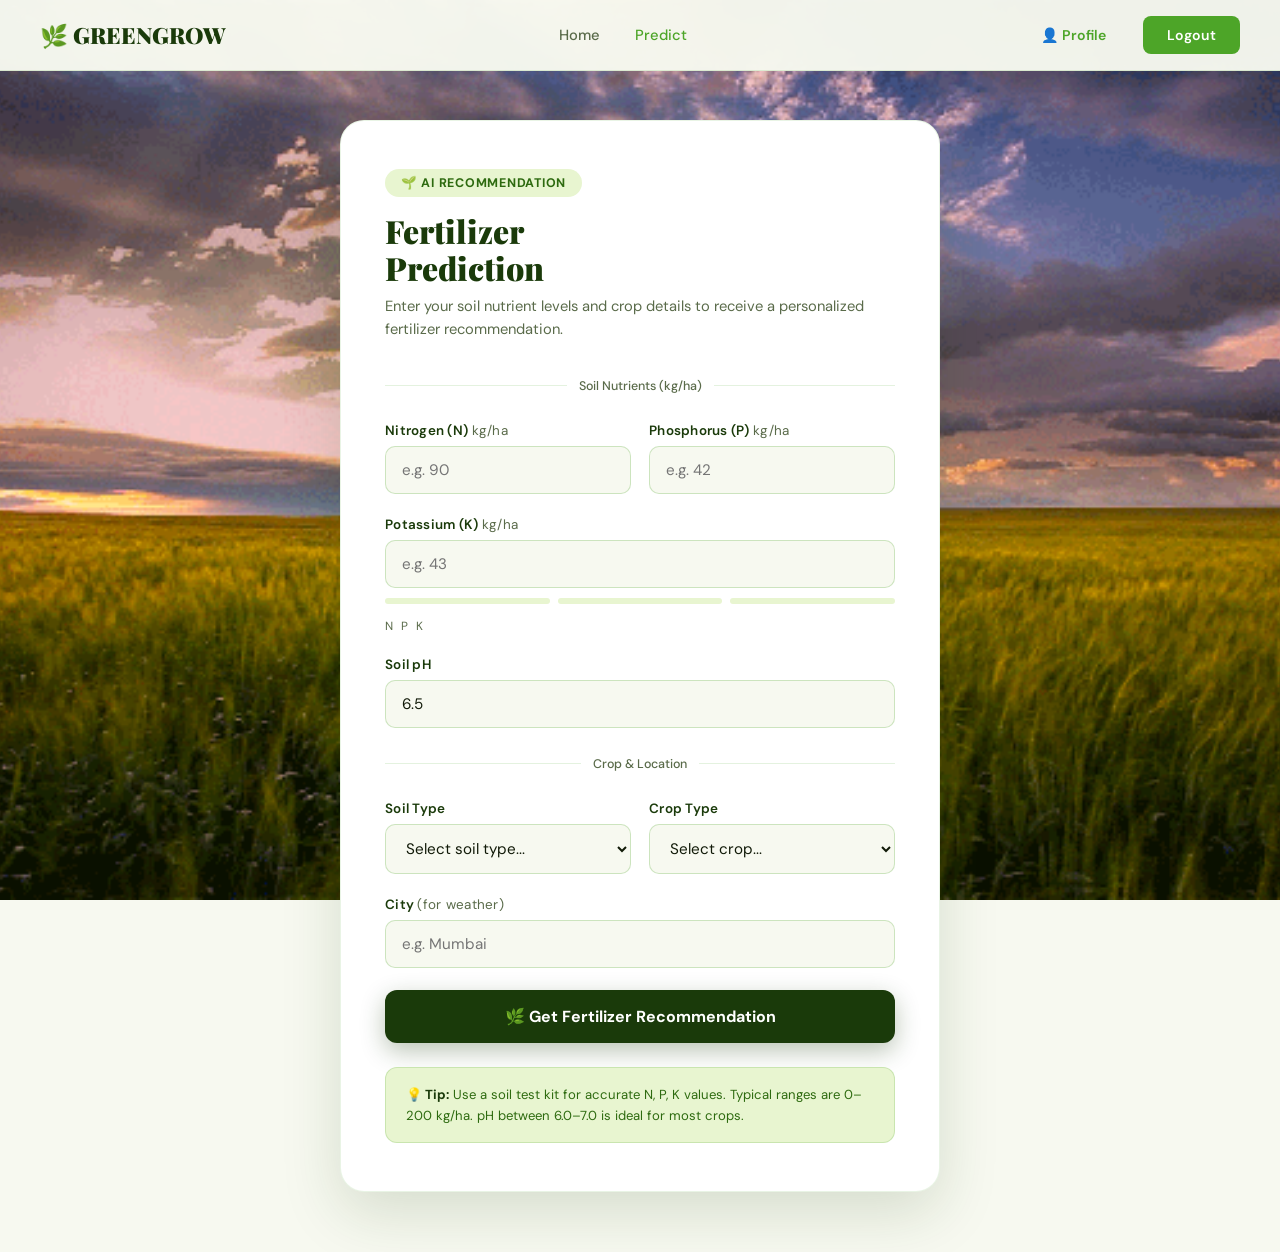
==== templates/index.html @ 96e6ee0e "greengrow fertilizer recomendation system" ====
<!doctype html>
<html lang="en">
  <head>
    <meta charset="UTF-8" />
    <meta name="viewport" content="width=device-width, initial-scale=1.0" />
    <title>Predict - GreenGrow</title>
    <link
      href="https://fonts.googleapis.com/css2?family=Playfair+Display:wght@400;700;900&family=DM+Sans:wght@300;400;500;600&display=swap"
      rel="stylesheet"
    />
    <style>
      :root {
        --gd: #1a3a0a;
        --gm: #2d6a0f;
        --gb: #4da528;
        --gl: #a8d870;
        --gp: #e8f5d0;
        --cr: #f7f9f0;
        --td: #111a08;
        --tm: #5a6b4a;
        --sh: 0 20px 60px rgba(26, 58, 10, 0.15);
      }
      * {
        margin: 0;
        padding: 0;
        box-sizing: border-box;
      }
      body {
        font-family: "DM Sans", sans-serif;
        background: var(--cr);
        color: var(--td);
        min-height: 100vh;
        margin: 0;
        padding: 0;
        background-image: url("/static/backg.gif");
        background-repeat: no-repeat;
        background-position: center center;
        background-attachment: fixed;
        background-size: cover;
      }

      /* NAVBAR */
      .navbar {
        position: fixed;
        top: 0;
        left: 0;
        right: 0;
        z-index: 1000;
        display: flex;
        align-items: center;
        justify-content: space-between;
        padding: 16px 40px;
        background: rgba(247, 249, 240, 0.97);
        backdrop-filter: blur(20px);
        border-bottom: 1px solid rgba(77, 165, 40, 0.15);
      }
      .nav-logo {
        display: flex;
        align-items: center;
        gap: 10px;
        font-family: "Playfair Display", serif;
        font-size: 1.4rem;
        font-weight: 900;
        color: var(--gd);
        text-decoration: none;
      }
      .nav-center {
        display: flex;
        gap: 35px;
      }
      .nav-center a {
        text-decoration: none;
        color: var(--tm);
        font-size: 0.92rem;
        font-weight: 500;
        transition: color 0.2s;
      }
      .nav-center a:hover,
      .nav-center a.active {
        color: var(--gb);
      }
      .nav-right {
        display: flex;
        align-items: center;
        gap: 15px;
      }
      .nav-btn {
        border: none;
        background: transparent;
        color: var(--gb);
        padding: 9px 22px;
        border-radius: 8px;
        font-size: 0.88rem;
        font-weight: 600;
        cursor: pointer;
        font-family: "DM Sans", sans-serif;
        transition: all 0.2s;
        text-decoration: none;
        display: inline-block;
      }
      .nav-btn:hover {
        background: var(--gp);
      }
      .btn-logout {
        background: var(--gb);
        color: white;
        padding: 10px 24px;
      }
      .btn-logout:hover {
        background: var(--gm);
      }

      /* PAGE */
      .page {
        padding: 120px 20px 60px;
        min-height: 100vh;
        display: flex;
        align-items: flex-start;
        justify-content: center;
      }
      .form-wrap {
        width: 100%;
        max-width: 600px;
      }
      .form-card {
        background: white;
        border-radius: 24px;
        padding: 48px 44px;
        box-shadow: var(--sh);
        border: 1px solid rgba(77, 165, 40, 0.12);
      }
      .form-header {
        margin-bottom: 36px;
      }
      .form-badge {
        display: inline-flex;
        align-items: center;
        gap: 8px;
        background: var(--gp);
        border-radius: 100px;
        padding: 6px 16px;
        font-size: 0.78rem;
        font-weight: 700;
        color: var(--gm);
        letter-spacing: 0.06em;
        text-transform: uppercase;
        margin-bottom: 16px;
      }
      .form-header h1 {
        font-family: "Playfair Display", serif;
        font-size: 2rem;
        font-weight: 900;
        color: var(--gd);
        line-height: 1.15;
      }
      .form-header p {
        color: var(--tm);
        font-size: 0.92rem;
        margin-top: 8px;
        line-height: 1.6;
      }

      /* INPUTS */
      .field-group {
        margin-bottom: 22px;
      }
      .field-row {
        display: grid;
        grid-template-columns: 1fr 1fr;
        gap: 18px;
      }
      label {
        display: block;
        font-size: 0.84rem;
        font-weight: 600;
        color: var(--gd);
        margin-bottom: 7px;
        letter-spacing: 0.02em;
      }
      label span {
        color: var(--tm);
        font-weight: 400;
      }
      input[type="number"],
      select {
        width: 100%;
        padding: 13px 16px;
        border: 1.5px solid rgba(77, 165, 40, 0.25);
        border-radius: 10px;
        font-family: "DM Sans", sans-serif;
        font-size: 0.95rem;
        color: var(--td);
        background: var(--cr);
        transition:
          border-color 0.2s,
          box-shadow 0.2s;
        outline: none;
      }
      input[type="number"]:focus,
      select:focus {
        border-color: var(--gb);
        box-shadow: 0 0 0 3px rgba(77, 165, 40, 0.12);
      }
      input[type="text"] {
        width: 100%;
        padding: 13px 16px;
        border: 1.5px solid rgba(77, 165, 40, 0.25);
        border-radius: 10px;
        font-family: "DM Sans", sans-serif;
        font-size: 0.95rem;
        color: var(--td);
        background: var(--cr);
        transition:
          border-color 0.2s,
          box-shadow 0.2s;
        outline: none;
      }
      input[type="text"]:focus {
        border-color: var(--gb);
        box-shadow: 0 0 0 3px rgba(77, 165, 40, 0.12);
      }

      /* NPK INDICATOR */
      .npk-bar {
        display: flex;
        gap: 8px;
        margin-top: 10px;
      }
      .npk-segment {
        flex: 1;
        height: 6px;
        border-radius: 3px;
        background: var(--gp);
        overflow: hidden;
      }
      .npk-fill {
        height: 100%;
        border-radius: 3px;
        background: var(--gb);
        transition: width 0.4s ease;
        width: 0%;
      }
      .npk-label {
        font-size: 0.74rem;
        color: var(--tm);
        text-align: center;
        margin-top: 4px;
      }

      /* DIVIDER */
      .divider {
        display: flex;
        align-items: center;
        gap: 12px;
        margin: 28px 0;
      }
      .divider hr {
        flex: 1;
        border: none;
        border-top: 1px solid rgba(77, 165, 40, 0.15);
      }
      .divider span {
        font-size: 0.78rem;
        color: var(--tm);
        font-weight: 500;
        white-space: nowrap;
      }

      /* SUBMIT */
      .btn-submit {
        width: 100%;
        background: var(--gd);
        color: white;
        border: none;
        padding: 16px;
        border-radius: 12px;
        font-size: 1rem;
        font-weight: 700;
        cursor: pointer;
        font-family: "DM Sans", sans-serif;
        transition: all 0.25s;
        box-shadow: 0 8px 25px rgba(26, 58, 10, 0.3);
        display: flex;
        align-items: center;
        justify-content: center;
        gap: 10px;
        margin-top: 8px;
      }
      .btn-submit:hover {
        background: var(--gm);
        transform: translateY(-2px);
        box-shadow: 0 12px 35px rgba(26, 58, 10, 0.4);
      }

      /* TIPS */
      .tips-box {
        background: var(--gp);
        border-radius: 12px;
        padding: 16px 20px;
        margin-top: 24px;
        border: 1px solid rgba(77, 165, 40, 0.2);
      }
      .tips-box p {
        font-size: 0.82rem;
        color: var(--gm);
        line-height: 1.6;
      }
      .tips-box strong {
        color: var(--gd);
      }

      /* RESPONSIVE */
      @media (max-width: 1024px) {
        .navbar {
          padding: 14px 24px;
        }
        .nav-center {
          gap: 20px;
        }
        .page {
          padding: 110px 16px 40px;
        }
        .form-card {
          padding: 32px 24px;
        }
      }

      @media (max-width: 768px) {
        .navbar {
          padding: 12px 16px;
        }
        .nav-center {
          display: none;
        }
        .nav-logo {
          font-size: 1.2rem;
        }
        .page {
          padding: 100px 12px 30px;
        }
        .form-card {
          padding: 24px 16px;
        }
        .form-header h1 {
          font-size: 1.5rem;
        }
        .field-row {
          grid-template-columns: 1fr;
        }
      }

      @media (max-width: 480px) {
        .navbar {
          padding: 10px 12px;
        }
        .nav-right {
          gap: 8px;
        }
        .nav-btn {
          padding: 8px 16px;
          font-size: 0.75rem;
        }
        .page {
          padding: 90px 8px 20px;
        }
        .form-card {
          padding: 16px 12px;
        }
        .form-header h1 {
          font-size: 1.3rem;
        }
        .form-header {
          margin-bottom: 24px;
        }
        .field-group {
          margin-bottom: 16px;
        }
        input[type="number"],
        select,
        input[type="text"] {
          font-size: 16px;
          padding: 12px 14px;
        }
        label {
          font-size: 0.78rem;
        }
        .btn-submit {
          font-size: 0.9rem;
          padding: 14px;
        }
      }
    </style>
  </head>
  <body>
    <nav class="navbar">
      <a class="nav-logo" href="/">🌿 GREENGROW</a>
      <div class="nav-center">
        <a href="/">Home</a>
        <a href="/predict-page" class="active">Predict</a>
      </div>
      <div class="nav-right">
        <a href="/profile" class="nav-btn">👤 Profile</a>
        <a href="/logout" class="nav-btn btn-logout">Logout</a>
      </div>
    </nav>

    <div class="page">
      <div class="form-wrap">
        <div class="form-card">
          <div class="form-header">
            <div class="form-badge">🌱 AI Recommendation</div>
            <h1>Fertilizer<br />Prediction</h1>
            <p>
              Enter your soil nutrient levels and crop details to receive a
              personalized fertilizer recommendation.
            </p>
          </div>

          <form action="/predict" method="POST">
            <div class="divider">
              <hr />
              <span>Soil Nutrients (kg/ha)</span>
              <hr />
            </div>

            <div class="field-row">
              <div class="field-group">
                <label for="N">Nitrogen (N) <span>kg/ha</span></label>
                <input
                  type="number"
                  id="N"
                  name="Nitrogen"
                  placeholder="e.g. 90"
                  min="0"
                  max="200"
                  required
                  oninput="updateBar('n-fill', this.value, 200)"
                />
              </div>
              <div class="field-group">
                <label for="P">Phosphorus (P) <span>kg/ha</span></label>
                <input
                  type="number"
                  id="P"
                  name="Phosphorus"
                  placeholder="e.g. 42"
                  min="0"
                  max="200"
                  required
                  oninput="updateBar('p-fill', this.value, 200)"
                />
              </div>
            </div>

            <div class="field-group">
              <label for="K">Potassium (K) <span>kg/ha</span></label>
              <input
                type="number"
                id="K"
                name="Potassium"
                placeholder="e.g. 43"
                min="0"
                max="200"
                required
                oninput="updateBar('k-fill', this.value, 200)"
              />
              <div class="npk-bar">
                <div class="npk-segment">
                  <div class="npk-fill" id="n-fill"></div>
                </div>
                <div class="npk-segment">
                  <div class="npk-fill" id="p-fill"></div>
                </div>
                <div class="npk-segment">
                  <div class="npk-fill" id="k-fill"></div>
                </div>
              </div>
              <div class="npk-bar">
                <div class="npk-label">N</div>
                <div class="npk-label">P</div>
                <div class="npk-label">K</div>
              </div>
            </div>

            <div class="field-group">
              <label for="pH">Soil pH</label>
              <input
                type="number"
                id="pH"
                name="pH"
                placeholder="e.g. 6.5"
                min="0"
                max="14"
                step="0.1"
                value="6.5"
              />
            </div>

            <div class="divider">
              <hr />
              <span>Crop & Location</span>
              <hr />
            </div>

            <div class="field-row">
              <div class="field-group">
                <label for="Soil">Soil Type</label>
                <select id="Soil" name="Soil" required>
                  <option value="">Select soil type...</option>
                  <option value="Sandy">Sandy</option>
                  <option value="Loamy">Loamy</option>
                  <option value="Clay">Clay</option>
                  <option value="Red">Red</option>
                  <option value="Black">Black</option>
                </select>
              </div>
              <div class="field-group">
                <label for="Crop">Crop Type</label>
                <select id="Crop" name="Crop" required>
                  <option value="">Select crop...</option>
                  <option value="Rice">🌾 Rice</option>
                  <option value="Wheat">🌾 Wheat</option>
                  <option value="Maize">🌽 Maize</option>
                  <option value="Cotton">🌱 Cotton</option>
                  <option value="Tobacco">🍃 Tobacco</option>
                  <option value="Sugarcane">🎋 Sugarcane</option>
                  <option value="Barley">🌾 Barley</option>
                  <option value="Oil seeds">🌻 Oil Seeds</option>
                  <option value="Pulses">🫘 Pulses</option>
                  <option value="Ground Nuts">🥜 Ground Nuts</option>
                </select>
              </div>
            </div>

            <div class="field-group">
              <label for="City">City <span>(for weather)</span></label>
              <input
                type="text"
                id="City"
                name="City"
                placeholder="e.g. Mumbai"
                required
              />
            </div>

            <button type="submit" class="btn-submit">
              🌿 Get Fertilizer Recommendation
            </button>
          </form>

          <div class="tips-box">
            <p>
              <strong>💡 Tip:</strong> Use a soil test kit for accurate N, P, K
              values. Typical ranges are 0–200 kg/ha. pH between 6.0–7.0 is
              ideal for most crops.
            </p>
          </div>
        </div>
      </div>
    </div>

    <script>
      function updateBar(id, value, max) {
        const pct = Math.min(100, (parseFloat(value) / max) * 100) || 0;
        document.getElementById(id).style.width = pct + "%";
      }
    </script>
  </body>
</html>
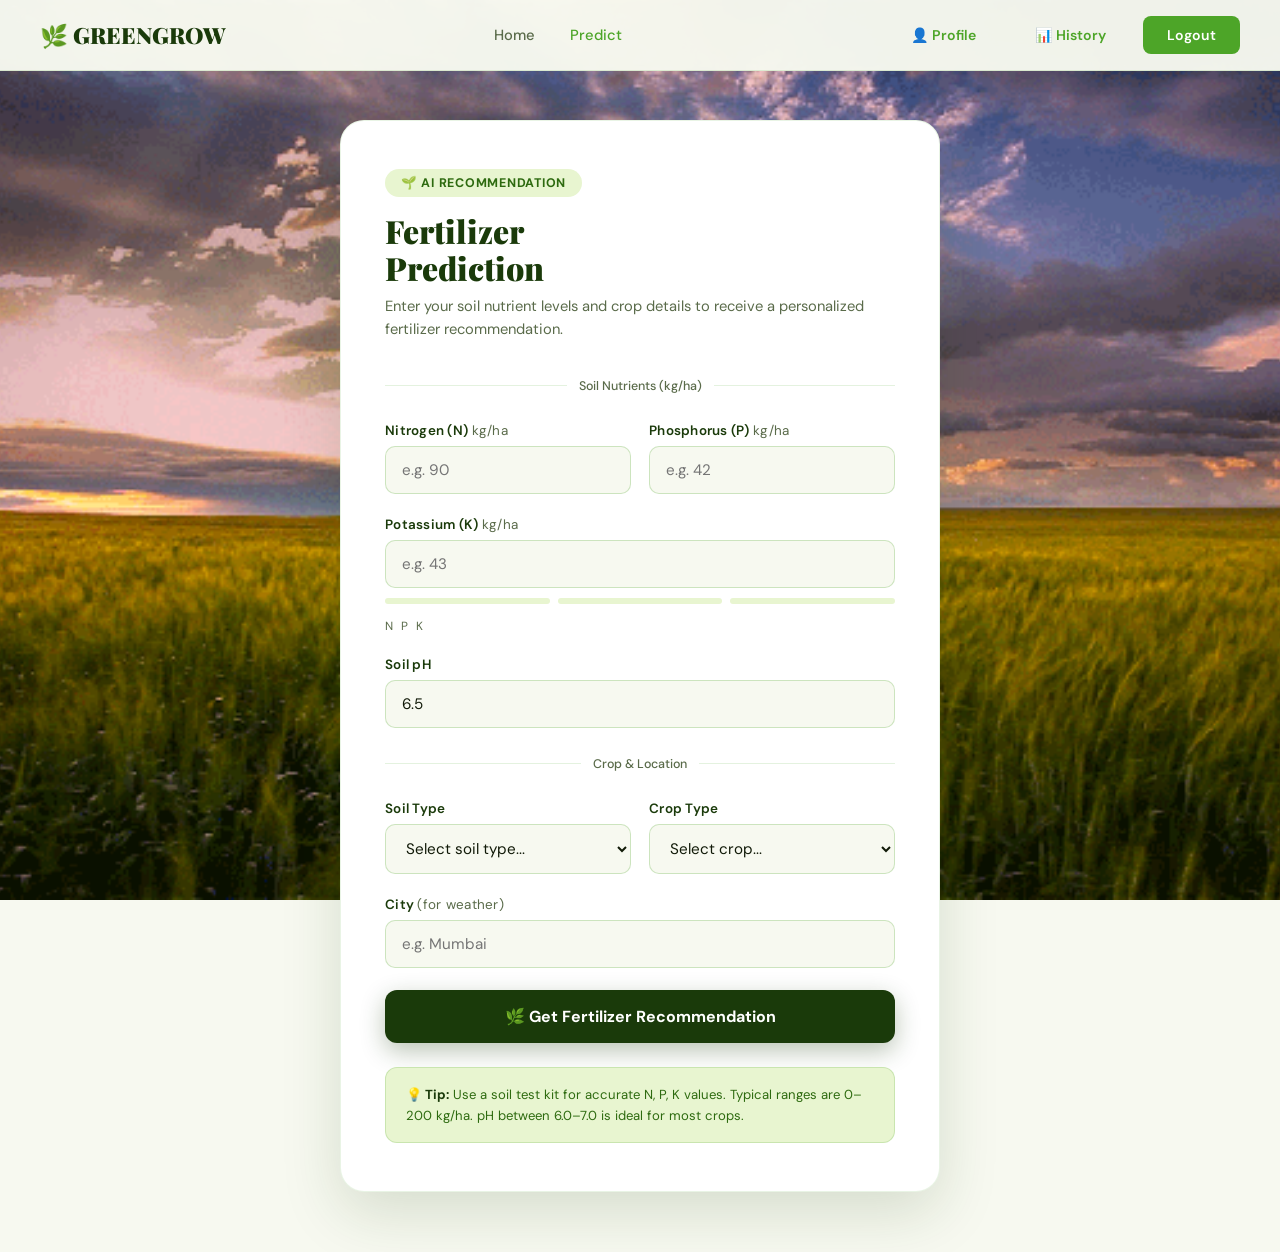
==== commit c5bcb8be: "html files having predict page issue fixed" ====
--- a/templates/index.html
+++ b/templates/index.html
@@ -396,10 +396,11 @@
       <a class="nav-logo" href="/">🌿 GREENGROW</a>
       <div class="nav-center">
         <a href="/">Home</a>
-        <a href="/predict-page" class="active">Predict</a>
+        <a href="/predict_page" class="active">Predict</a>
       </div>
       <div class="nav-right">
         <a href="/profile" class="nav-btn">👤 Profile</a>
+        <a href="/history" class="nav-btn">📊 History</a>
         <a href="/logout" class="nav-btn btn-logout">Logout</a>
       </div>
     </nav>
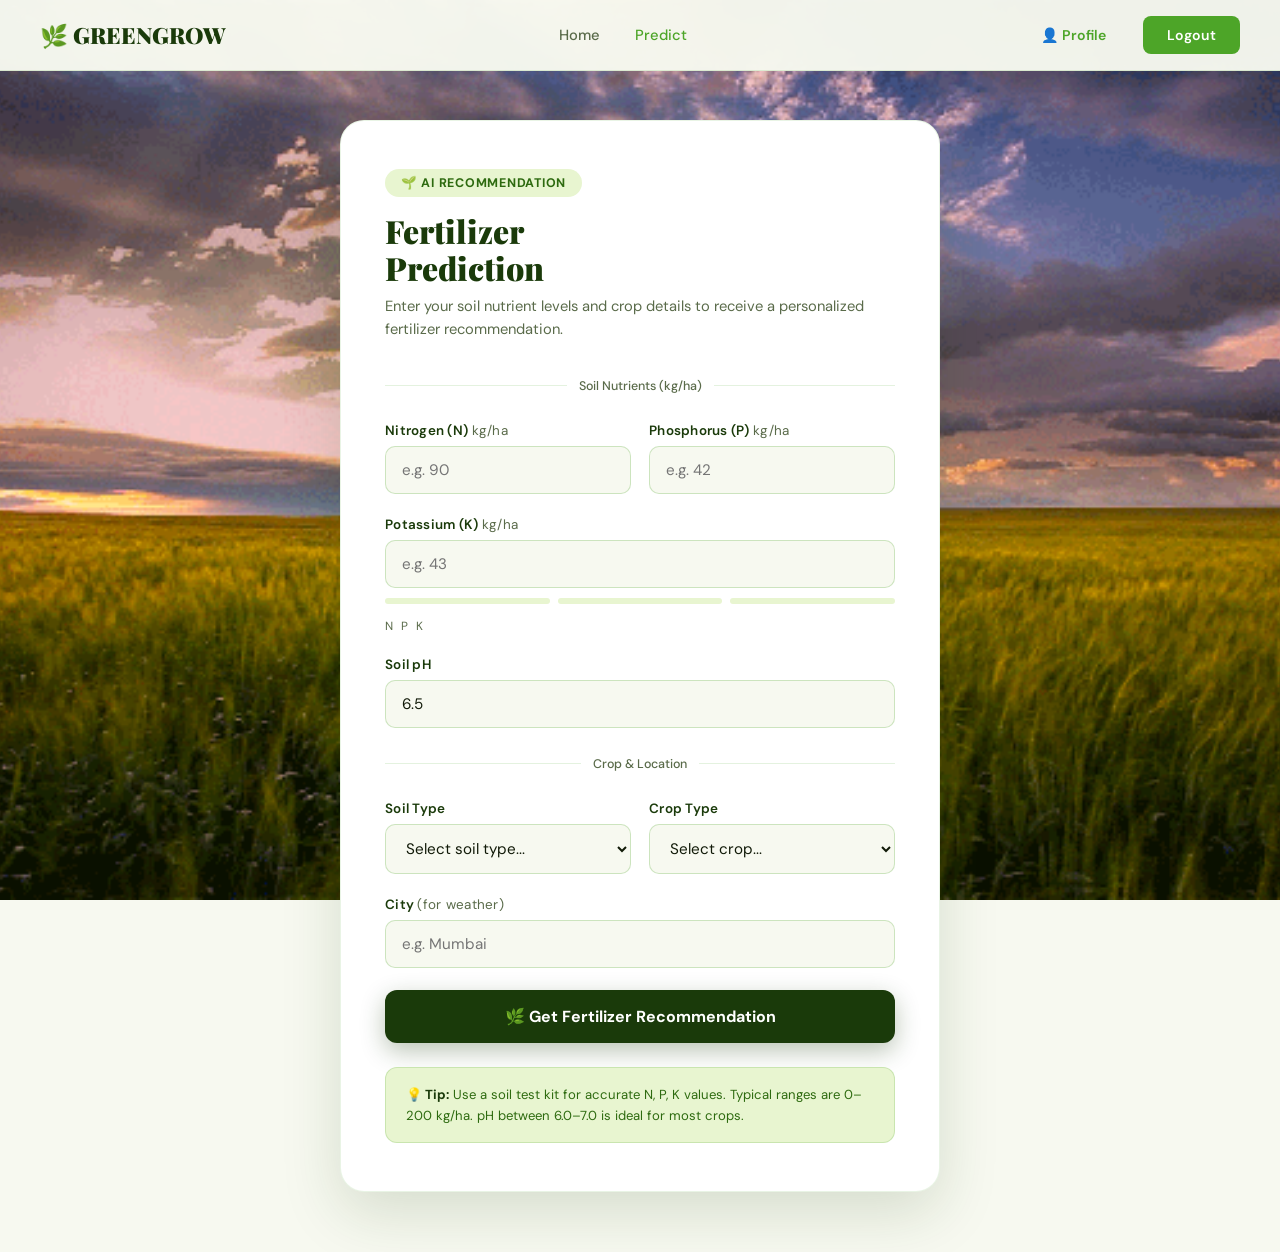
==== commit 78707024: "chnages madeee" ====
--- a/templates/index.html
+++ b/templates/index.html
@@ -400,7 +400,7 @@
       </div>
       <div class="nav-right">
         <a href="/profile" class="nav-btn">👤 Profile</a>
-        <a href="/history" class="nav-btn">📊 History</a>
+        <!--<a href="/history" class="nav-btn">📊 History</a>-->
         <a href="/logout" class="nav-btn btn-logout">Logout</a>
       </div>
     </nav>
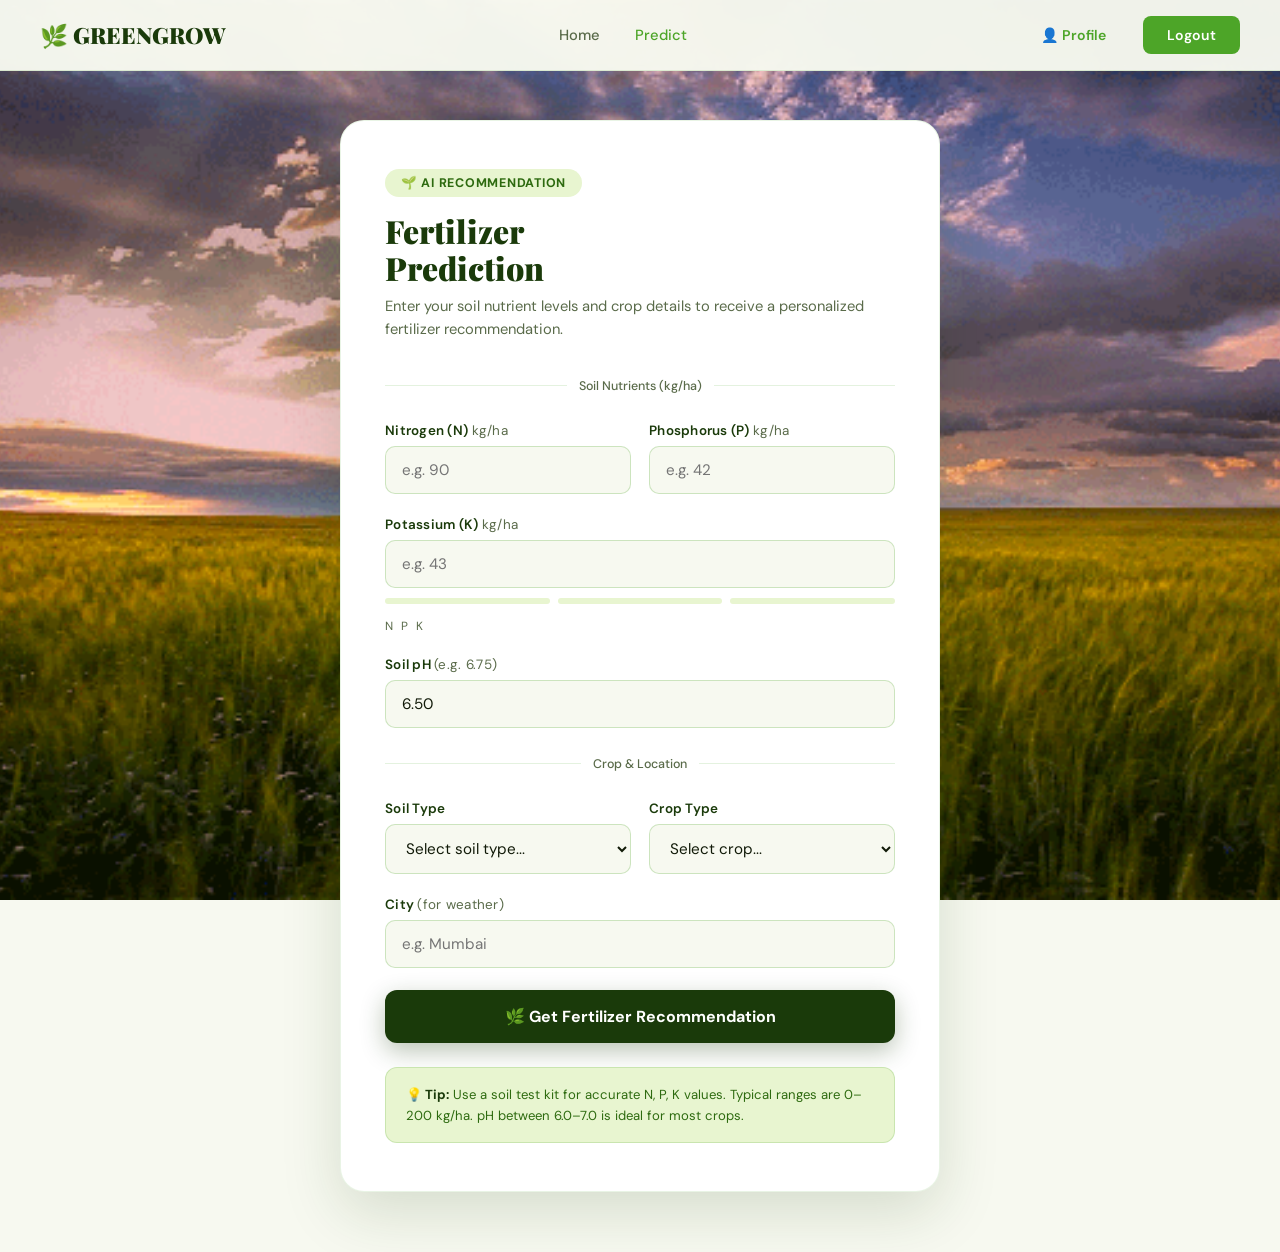
==== commit 084bc44b: "major dataset changes made" ====
--- a/templates/index.html
+++ b/templates/index.html
@@ -484,16 +484,16 @@
             </div>
 
             <div class="field-group">
-              <label for="pH">Soil pH</label>
+              <label for="pH">Soil pH <span>(e.g. 6.75)</span></label>
               <input
                 type="number"
                 id="pH"
                 name="pH"
-                placeholder="e.g. 6.5"
-                min="0"
-                max="14"
-                step="0.1"
-                value="6.5"
+                placeholder="e.g. 6.75"
+                min="4.00"
+                max="9.00"
+                step="0.01"
+                value="6.50"
               />
             </div>
 
@@ -510,7 +510,7 @@
                   <option value="">Select soil type...</option>
                   <option value="Sandy">Sandy</option>
                   <option value="Loamy">Loamy</option>
-                  <option value="Clay">Clay</option>
+                  <option value="Clayey">Clayey</option>
                   <option value="Red">Red</option>
                   <option value="Black">Black</option>
                 </select>
@@ -519,13 +519,14 @@
                 <label for="Crop">Crop Type</label>
                 <select id="Crop" name="Crop" required>
                   <option value="">Select crop...</option>
-                  <option value="Rice">🌾 Rice</option>
                   <option value="Wheat">🌾 Wheat</option>
+                  <option value="Paddy">🌾 Paddy (Rice)</option>
                   <option value="Maize">🌽 Maize</option>
+                  <option value="Barley">🌾 Barley</option>
+                  <option value="Millets">🌾 Millets</option>
+                  <option value="Sugarcane">🎋 Sugarcane</option>
                   <option value="Cotton">🌱 Cotton</option>
                   <option value="Tobacco">🍃 Tobacco</option>
-                  <option value="Sugarcane">🎋 Sugarcane</option>
-                  <option value="Barley">🌾 Barley</option>
                   <option value="Oil seeds">🌻 Oil Seeds</option>
                   <option value="Pulses">🫘 Pulses</option>
                   <option value="Ground Nuts">🥜 Ground Nuts</option>
